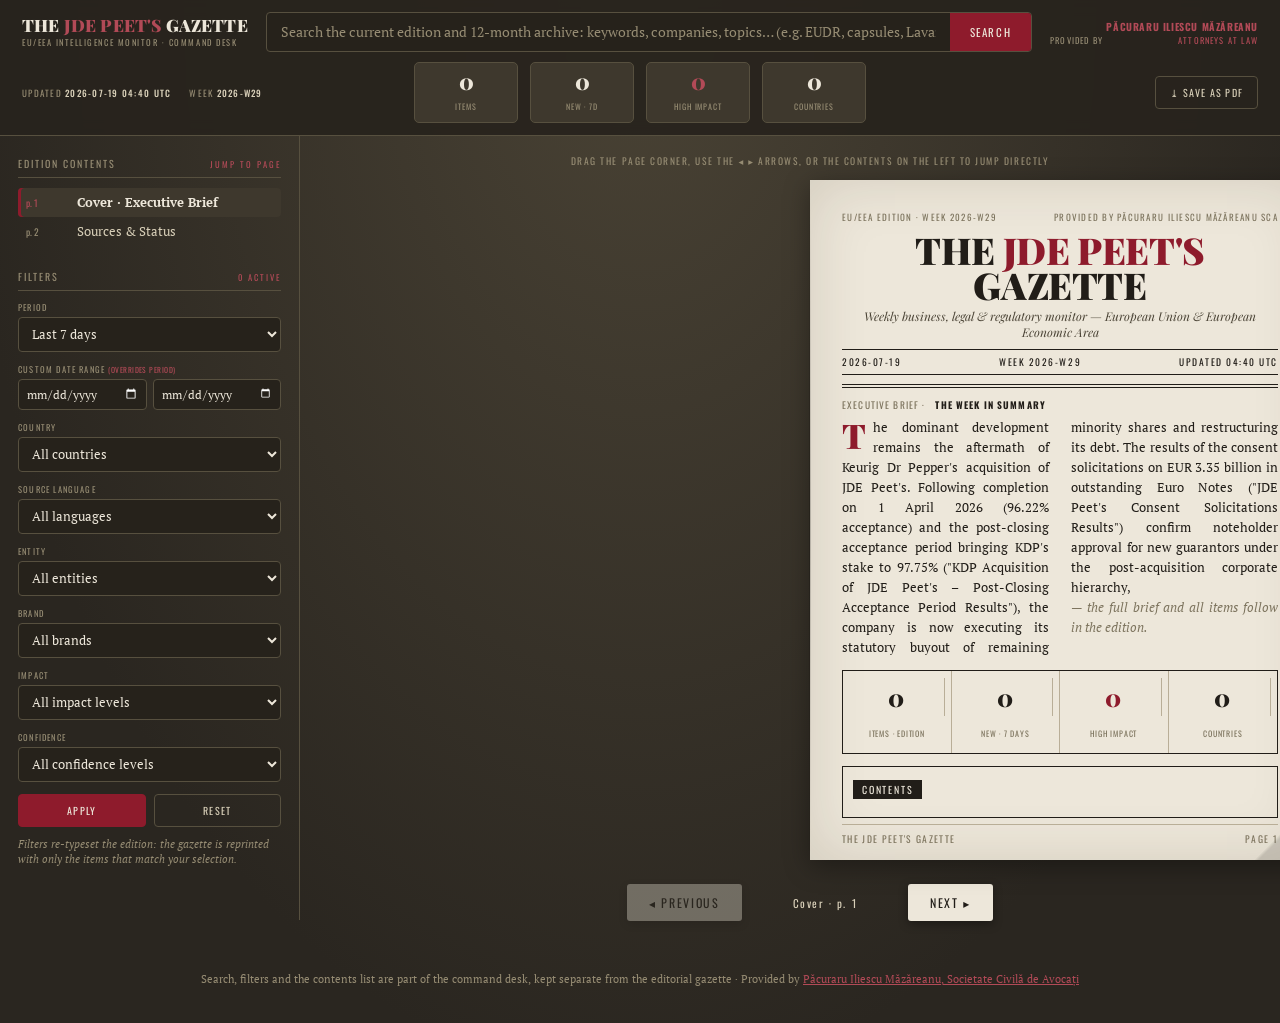
==== docs/index.html @ 159dedb2 "Dashboard: replace CSV/JSON exports with Save-as-PDF of the filtered edition; firm name in red PDF =" ====
<!DOCTYPE html>
<html lang="en">
<head>
<meta charset="UTF-8">
<meta name="viewport" content="width=device-width, initial-scale=1.0">
<title>The JDE Peet's Gazette — EU/EEA Weekly Intelligence Monitor</title>
<meta name="description" content="Weekly EU/EEA business, legal and regulatory intelligence for JDE Peet's, presented as a browsable gazette. Provided by Păcuraru Iliescu Măzăreanu, Societate Civilă de Avocați.">
<link rel="icon" href="data:image/svg+xml,<svg xmlns='http://www.w3.org/2000/svg' viewBox='0 0 100 100'><text y='82' font-size='84'>📰</text></svg>">
<link rel="preconnect" href="https://fonts.googleapis.com">
<link rel="preconnect" href="https://fonts.gstatic.com" crossorigin>
<link href="https://fonts.googleapis.com/css2?family=Playfair+Display:ital,wght@0,500;0,700;0,900;1,500&family=PT+Serif:ital,wght@0,400;0,700;1,400&family=Oswald:wght@400;500;600&display=swap" rel="stylesheet">
<link rel="stylesheet" href="assets/style.css?v=11">
</head>
<body>

<!-- ===== Command desk: top bar (separate from the gazette) ===== -->
<header class="chrome-top">
  <div class="chrome-main">
    <div class="chrome-brand">
      <b>THE <i>JDE PEET'S</i> GAZETTE</b>
      <span>EU/EEA Intelligence Monitor · command desk</span>
    </div>
    <div class="chrome-search">
      <input id="q" placeholder="Search the current edition and 12-month archive: keywords, companies, topics… (e.g. EUDR, capsules, Lavazza)">
      <button id="btn-search" type="button">Search</button>
    </div>
    <div class="chrome-provider">
      <span>Provided by</span>
      <a href="https://www.pimasociates.ro/" target="_blank" rel="noopener"><b>Păcuraru Iliescu Măzăreanu</b><br>Attorneys at Law</a>
    </div>
  </div>
  <div class="chrome-sub">
    <div class="chrome-meta" id="chrome-meta"></div>
    <div class="chrome-stats" id="chrome-stats"></div>
    <div class="chrome-actions">
      <button id="btn-pdf" type="button" title="Generate a PDF of the current filtered edition">⤓ Save as PDF</button>
    </div>
  </div>
</header>

<div class="search-results" id="sr">
  <button class="close" id="sr-close" type="button" aria-label="Close search results">✕</button>
  <div class="sr-hd" id="sr-hd"></div>
  <ul id="sr-list"></ul>
</div>

<div class="layout">

  <!-- ===== Side panel: table of contents + filters + stats ===== -->
  <aside class="side">
    <div class="side-sec">
      <div class="side-t">Edition contents <span class="mini">jump to page</span></div>
      <ul class="toc-side" id="tocSide"></ul>
    </div>

    <div class="side-sec">
      <div class="side-t">Filters <span class="mini" id="fcount">0 active</span></div>
      <div class="f-field"><label for="f-period">Period</label>
        <select id="f-period"></select></div>
      <div class="f-field">
        <label>Custom date range <span class="f-hint">(overrides period)</span></label>
        <div class="f-range-row">
          <input type="date" id="f-from" aria-label="From date" title="From date">
          <input type="date" id="f-to" aria-label="To date" title="To date">
        </div>
      </div>
      <div class="f-field"><label for="f-country">Country</label>
        <select id="f-country"></select></div>
      <div class="f-field"><label for="f-lang">Source language</label>
        <select id="f-lang"></select></div>
      <div class="f-field"><label for="f-entity">Entity</label>
        <select id="f-entity"></select></div>
      <div class="f-field"><label for="f-brand">Brand</label>
        <select id="f-brand"></select></div>
      <div class="f-field"><label for="f-impact">Impact</label>
        <select id="f-impact"></select></div>
      <div class="f-field"><label for="f-confidence">Confidence</label>
        <select id="f-confidence"></select></div>
      <div class="f-btns">
        <button class="f-apply" id="f-apply" type="button">Apply</button>
        <button class="f-reset" id="f-reset" type="button">Reset</button>
      </div>
      <div class="f-note">Filters re-typeset the edition: the gazette is reprinted with only the items that match your selection.</div>
    </div>
  </aside>

  <!-- ===== The browsable gazette ===== -->
  <div class="stage-wrap">
    <div class="hintline">Drag the page corner, use the ◂ ▸ arrows, or the contents on the left to jump directly</div>
    <div class="stage"><div class="scaler" id="scaler">
      <div class="book" id="book"><!-- sheets generated by app.js --></div>
    </div></div>
    <div class="pager">
      <button id="prev" type="button">◂ Previous</button>
      <span class="pos" id="pos">Cover</span>
      <button id="next" type="button">Next ▸</button>
    </div>
  </div>
</div>

<div id="print-view" aria-hidden="true"></div>

<div class="chrome-foot">
  Search, filters and the contents list are part of the command desk, kept separate from the editorial gazette ·
  Provided by <a href="https://www.pimasociates.ro/" target="_blank" rel="noopener">Păcuraru Iliescu Măzăreanu, Societate Civilă de Avocați</a>
</div>

<script src="assets/app.js?v=11"></script>
</body>
</html>
---- docs/assets/style.css ----
/* ============================================================
   Gazeta JDE Peet's — newsprint theme (v2)
   Command desk (search + filters + TOC) is strictly separate
   from the editorial flip-book newspaper.
   ============================================================ */
:root{
  --print:#EDE7DA;      /* newsprint page */
  --print-2:#E4DCCB;    /* alternate page (verso) */
  --ink:#211D18;        /* ink / main text */
  --rule:#B9AE97;       /* typographic rules */
  --red:#8E1B2C;        /* press red (accent, high impact) */
  --red-lt:#B24A57;
  --gold:#9C7A2E;       /* old gold (confidence labels) */
  --green:#4C6B2F;
  --desk:#332E25;       /* the desk (dashboard background) */
  --desk-2:#3E382D;     /* dashboard panels */
  --desk-3:#4A4335;
  --desk-line:#57503F;
  --desk-txt:#D8CFB8;
  --desk-mut:#968C73;
  --serif:'PT Serif',Georgia,serif;
  --disp:'Playfair Display',Georgia,serif;
  --kick:'Oswald',system-ui,sans-serif;
}
*{margin:0;padding:0;box-sizing:border-box}
body{background:var(--desk);font-family:var(--serif);color:var(--ink);min-height:100vh;overflow-x:hidden;
  background-image:radial-gradient(ellipse at 50% 0%,#4A4335,#2A2620 75%)}
a{color:inherit}
:focus-visible{outline:2px solid var(--red-lt);outline-offset:2px}

/* ===== Command desk: top bar ===== */
.chrome-top{position:sticky;top:0;z-index:200;background:rgba(40,36,29,.94);backdrop-filter:blur(8px);border-bottom:1px solid var(--desk-line);padding:12px 22px}
.chrome-main{display:flex;align-items:center;gap:18px;flex-wrap:wrap}
.chrome-sub{display:grid;grid-template-columns:1fr auto 1fr;align-items:center;gap:14px;margin-top:10px}
.chrome-provider{text-align:right;font-family:var(--kick);font-size:8.5px;letter-spacing:.14em;text-transform:uppercase;color:var(--desk-mut);line-height:1.5;flex:none}
.chrome-provider a{display:inline-block;margin-top:2px;color:var(--red-lt);text-decoration:none}
.chrome-provider a b{color:var(--red-lt);font-weight:700;font-size:10px;letter-spacing:.06em}
.chrome-provider a:hover b{color:#c85c69}
.chrome-stats{justify-self:center;display:flex;gap:12px}
.stat-chip{background:var(--desk-2);border:1px solid var(--desk-line);border-radius:5px;padding:7px 26px;text-align:center;min-width:104px}
.stat-chip b{font-family:var(--disp);font-weight:900;font-size:22px;color:var(--print);display:block;line-height:1.05}
.stat-chip.red b{color:var(--red-lt)}
.stat-chip span{font-family:var(--kick);font-size:8px;letter-spacing:.12em;text-transform:uppercase;color:var(--desk-mut);white-space:nowrap}
.chrome-actions{justify-self:end}
@media(max-width:820px){.chrome-sub{grid-template-columns:1fr;justify-items:start;gap:9px}.chrome-stats{justify-self:start;flex-wrap:wrap}.chrome-actions{justify-self:start}}
.chrome-brand{display:flex;flex-direction:column;line-height:1.15;flex:none}
.chrome-brand b{font-family:var(--disp);font-weight:900;font-size:17px;color:var(--print);letter-spacing:.01em}
.chrome-brand b i{font-style:normal;color:var(--red-lt)}
.chrome-brand span{font-family:var(--kick);font-size:8.5px;letter-spacing:.18em;text-transform:uppercase;color:var(--desk-mut);margin-top:2px}
.chrome-search{flex:1;min-width:260px;display:flex;border:1.5px solid var(--desk-line);background:#26221B;border-radius:4px;overflow:hidden;transition:border-color .2s}
.chrome-search:focus-within{border-color:var(--red-lt)}
.chrome-search input{flex:1;background:none;border:none;outline:none;color:var(--print);font-family:var(--serif);font-size:13.5px;padding:10px 14px}
.chrome-search input::placeholder{color:var(--desk-mut)}
.chrome-search button{font-family:var(--kick);font-size:11px;letter-spacing:.14em;text-transform:uppercase;background:var(--red);color:var(--print);border:none;padding:0 20px;cursor:pointer;transition:.15s}
.chrome-search button:hover{background:#A62438}
.chrome-actions{display:flex;gap:8px;flex:none}
.chrome-actions button{font-family:var(--kick);font-size:10px;letter-spacing:.12em;text-transform:uppercase;background:none;border:1px solid var(--desk-line);border-radius:4px;color:var(--desk-txt);padding:8px 14px;cursor:pointer;transition:.15s}
.chrome-actions button:hover{border-color:var(--print);color:var(--print)}
.chrome-meta{font-family:var(--kick);font-size:9px;letter-spacing:.14em;text-transform:uppercase;color:var(--desk-mut);display:flex;gap:18px;flex-wrap:wrap}
.chrome-meta b{color:var(--desk-txt);font-weight:500}

/* Search results panel */
.search-results{display:none;margin:10px 22px 0;background:var(--desk-2);border:1px solid var(--desk-line);border-left:3px solid var(--red);border-radius:4px;padding:12px 16px;font-size:12.5px;color:var(--desk-txt);max-height:40vh;overflow-y:auto}
.search-results.open{display:block}
.search-results .sr-hd{font-family:var(--kick);font-size:10px;letter-spacing:.14em;text-transform:uppercase;color:var(--desk-mut);margin-bottom:8px}
.search-results .close{float:right;background:none;border:none;color:var(--desk-mut);cursor:pointer;font-size:15px;line-height:1}
.search-results ul{list-style:none}
.search-results li{padding:6px 0;border-bottom:1px solid var(--desk-line)}
.search-results li:last-child{border-bottom:none}
.search-results a{color:var(--print);cursor:pointer;text-decoration:none;font-weight:700}
.search-results a:hover{text-decoration:underline;text-decoration-color:var(--red-lt);text-underline-offset:3px}
.search-results .sr-meta{color:var(--desk-mut);font-size:11px;font-family:var(--kick);letter-spacing:.06em}

/* ===== Layout: side panel + newspaper stage ===== */
.layout{display:grid;grid-template-columns:300px 1fr;gap:0;align-items:start;max-width:1500px;margin:0 auto}
@media(max-width:1040px){.layout{grid-template-columns:1fr}.side{position:static;max-height:none;border-right:none;border-bottom:1px solid var(--desk-line)}}

.side{position:sticky;top:64px;max-height:calc(100vh - 64px);overflow-y:auto;padding:20px 18px 30px;border-right:1px solid var(--desk-line)}
.side-sec{margin-bottom:22px}
.side-t{font-family:var(--kick);font-size:10px;letter-spacing:.2em;text-transform:uppercase;color:var(--desk-mut);border-bottom:1px solid var(--desk-line);padding-bottom:6px;margin-bottom:10px;display:flex;justify-content:space-between;align-items:baseline}
.side-t .mini{font-size:8.5px;color:var(--red-lt)}

.toc-side{list-style:none}
.toc-side li{display:flex;align-items:baseline;gap:9px;padding:6.5px 8px;border-radius:4px;cursor:pointer;transition:.15s;color:var(--desk-txt);font-size:12.5px}
.toc-side li:hover{background:var(--desk-2)}
.toc-side li.on{background:var(--desk-2);box-shadow:inset 3px 0 0 var(--red)}
.toc-side li.on .toc-nm{color:var(--print);font-weight:700}
.toc-side .pg{font-family:var(--kick);font-size:9.5px;color:var(--desk-mut);flex:none;width:42px}
.toc-side li.on .pg{color:var(--red-lt)}
.toc-side .toc-nm{line-height:1.3}
.toc-side .cnt{margin-left:auto;font-family:var(--kick);font-size:9px;color:var(--desk-mut)}

.f-field{margin-bottom:11px}
.f-field label{display:block;font-family:var(--kick);font-size:8.5px;letter-spacing:.14em;text-transform:uppercase;color:var(--desk-mut);margin-bottom:4px}
.f-field select{width:100%;font-family:var(--serif);font-size:12.5px;padding:7px 9px;background:#26221B;border:1px solid var(--desk-line);border-radius:4px;color:var(--print);cursor:pointer}
.f-field select:focus{outline:none;border-color:var(--red-lt)}
.f-hint{font-size:7.5px;color:var(--red-lt);letter-spacing:.06em}
.f-range-row{display:flex;gap:6px}
.f-field input[type="date"]{width:100%;font-family:var(--serif);font-size:11.5px;padding:6px 7px;background:#26221B;border:1px solid var(--desk-line);border-radius:4px;color:var(--print);cursor:pointer;color-scheme:dark}
.f-field input[type="date"]:focus{outline:none;border-color:var(--red-lt)}
.f-note{font-size:10.5px;color:var(--desk-mut);font-style:italic;line-height:1.5;margin-top:10px}
.f-btns{display:flex;gap:8px;margin-top:12px}
.f-btns button{flex:1;font-family:var(--kick);font-size:10px;letter-spacing:.12em;text-transform:uppercase;padding:8px 0;border-radius:4px;cursor:pointer;transition:.15s}
.f-apply{background:var(--red);border:1px solid var(--red);color:var(--print)}
.f-apply:hover{background:#A62438}
.f-reset{background:none;border:1px solid var(--desk-line);color:var(--desk-txt)}
.f-reset:hover{border-color:var(--print);color:var(--print)}

.side-stats{display:grid;grid-template-columns:1fr 1fr;gap:8px}
.side-stats div{background:var(--desk-2);border:1px solid var(--desk-line);border-radius:4px;padding:9px 10px;text-align:center}
.side-stats .n{font-family:var(--disp);font-weight:900;font-size:21px;color:var(--print);line-height:1}
.side-stats .n.red{color:var(--red-lt)}
.side-stats .l{font-family:var(--kick);font-size:7.5px;letter-spacing:.1em;text-transform:uppercase;color:var(--desk-mut);margin-top:3px}
.side-provider{font-family:var(--kick);font-size:9px;letter-spacing:.12em;text-transform:uppercase;color:var(--desk-mut);line-height:1.8;border-top:1px solid var(--desk-line);padding-top:12px}
.side-provider a{color:var(--desk-txt);font-weight:500;text-decoration:none}
.side-provider a:hover{color:var(--print)}

/* ===== Newspaper stage ===== */
.stage-wrap{padding:18px 10px 10px;display:flex;flex-direction:column;align-items:center}
.hintline{font-family:var(--kick);font-size:9.5px;letter-spacing:.16em;text-transform:uppercase;color:var(--desk-mut);padding-bottom:12px;text-align:center}
.stage{display:flex;justify-content:center}
.scaler{transform-origin:top center}
.book{position:relative;width:1000px;height:680px;perspective:2800px}
.book::after{content:'';position:absolute;left:50%;top:6px;bottom:6px;width:2px;background:linear-gradient(#0000,#00000030,#0000);transform:translateX(-1px);z-index:60;pointer-events:none}
.sheet{position:absolute;top:0;left:50%;width:50%;height:100%;transform-origin:left center;transform-style:preserve-3d;transition:transform 1s cubic-bezier(.35,.1,.25,1)}
.sheet.flipped{transform:rotateY(-180deg)}
.face{position:absolute;inset:0;backface-visibility:hidden;background:var(--print);overflow:hidden;box-shadow:inset 0 0 60px rgba(60,45,20,.14), 0 6px 24px rgba(0,0,0,.35)}
.face.back{transform:rotateY(180deg);background:var(--print-2)}
.face-inner{padding:30px 32px 44px;height:100%;overflow:hidden;position:relative}
.folio{position:absolute;bottom:14px;left:32px;right:32px;display:flex;justify-content:space-between;font-family:var(--kick);font-size:9.5px;letter-spacing:.14em;text-transform:uppercase;color:#7D745E;border-top:1px solid var(--rule);padding-top:7px}

/* Newspaper typography */
.kicker{font-family:var(--kick);font-size:10.5px;letter-spacing:.2em;text-transform:uppercase;color:var(--red);border-bottom:2.5px solid var(--ink);padding-bottom:5px;margin-bottom:14px;display:flex;justify-content:space-between;align-items:baseline;gap:10px}
.kicker span{color:#7D745E;font-size:9.5px;letter-spacing:.12em;text-align:right}
.headline{font-family:var(--disp);font-weight:900;line-height:1.08;letter-spacing:-.01em}
.h-xl{font-size:29px;margin-bottom:8px}
.h-lg{font-size:20px;margin-bottom:7px}
.h-md{font-size:16px;margin-bottom:5px}
.headline a{text-decoration:none}
.headline a:hover{color:var(--red)}
.deck{font-family:var(--disp);font-style:italic;font-weight:500;font-size:13.5px;color:#4A4335;margin-bottom:10px;line-height:1.4}
.bodytext{font-size:12.5px;line-height:1.6;text-align:justify;hyphens:auto;column-gap:22px}
.cols-2{columns:2}
.bodytext .lead::first-letter{font-family:var(--disp);font-weight:900;font-size:34px;float:left;line-height:.85;padding:3px 7px 0 0;color:var(--red)}
.byline{font-family:var(--kick);font-size:9.5px;letter-spacing:.12em;text-transform:uppercase;color:#7D745E;margin-bottom:6px;display:flex;flex-wrap:wrap;gap:4px 10px;align-items:baseline}
.byline b{color:var(--ink)}
.rule-h{border:none;border-top:1px solid var(--rule);margin:12px 0}
.rule-double{border:none;border-top:3px double var(--ink);margin:12px 0}
.conf{display:inline-block;font-family:var(--kick);font-size:8.5px;letter-spacing:.1em;text-transform:uppercase;border:1px solid var(--gold);color:var(--gold);border-radius:2px;padding:1px 6px;vertical-align:1px}
.conf.red{border-color:var(--red);color:var(--red)}
.conf.imp{border-color:var(--ink);color:var(--ink)}
.conf.imp.high{border-color:var(--red);color:var(--red);font-weight:600}

/* article entry */
.entry{margin-bottom:11px}
.entry:last-child{margin-bottom:0}
.entry .summary{margin:5px 0 6px}
.tags{display:flex;flex-wrap:wrap;gap:4px}
.chip{font-family:var(--kick);font-size:8px;letter-spacing:.08em;text-transform:uppercase;background:#00000010;border:1px solid var(--rule);color:#5A5342;border-radius:2px;padding:1px 6px}
.feedback{font-family:var(--kick);font-size:8.5px;letter-spacing:.08em;text-transform:uppercase;color:#7D745E;text-decoration:none;margin-left:auto}
.feedback:hover{color:var(--red)}
.teaser{padding:6px 0;border-bottom:1px solid var(--rule)}
.teaser:last-child{border-bottom:none}
.teaser a{font-family:var(--disp);font-weight:700;font-size:14px;text-decoration:none;line-height:1.2;display:block}
.teaser a:hover{color:var(--red)}
.teaser .tl{font-family:var(--kick);font-size:8.5px;letter-spacing:.1em;text-transform:uppercase;color:#7D745E;margin-top:3px}
.empty-note{font-size:12px;font-style:italic;color:#5A5342;text-align:center;padding:30px 10px}

/* Masthead (cover) */
.masthead{text-align:center;border-bottom:4px double var(--ink);padding-bottom:9px;margin-bottom:10px}
.masthead .ears{display:flex;justify-content:space-between;font-family:var(--kick);font-size:9px;letter-spacing:.14em;text-transform:uppercase;color:#7D745E;margin-bottom:8px}
.masthead h1{font-family:var(--disp);font-weight:900;font-size:37px;letter-spacing:-.01em;line-height:.95}
.masthead h1 .red{color:var(--red)}
.masthead .tagline{font-family:var(--disp);font-style:italic;font-size:12px;color:#4A4335;margin-top:6px}
.masthead .dateline{font-family:var(--kick);font-size:9.5px;letter-spacing:.16em;text-transform:uppercase;margin-top:9px;border-top:1px solid var(--ink);border-bottom:1px solid var(--ink);padding:5px 0;display:flex;justify-content:space-between}

.box{border:1.5px solid var(--ink);padding:10px 14px;margin:9px 0}
.box .box-t{font-family:var(--kick);font-size:10px;letter-spacing:.18em;text-transform:uppercase;background:var(--ink);color:var(--print);display:inline-block;padding:2px 9px;margin:-24px 0 8px -4px}
.stats-row{display:grid;grid-template-columns:repeat(4,1fr);text-align:center;border:1.5px solid var(--ink);margin:12px 0}
.stats-row div{padding:7px 6px;border-right:1px solid var(--rule)}
.stats-row div:last-child{border-right:none}
.stats-row .n{font-family:var(--disp);font-weight:900;font-size:24px;line-height:1}
.stats-row .n.red{color:var(--red)}
.stats-row .l{font-family:var(--kick);font-size:8px;letter-spacing:.1em;text-transform:uppercase;color:#7D745E;margin-top:4px}

.toc li{list-style:none;display:flex;align-items:baseline;font-size:12.5px;padding:2.5px 0;cursor:pointer}
.toc li:hover .toc-name{color:var(--red)}
.toc .toc-name{font-weight:700}
.toc .dots{flex:1;border-bottom:1.5px dotted var(--rule);margin:0 8px;transform:translateY(-3px)}
.toc .pg{font-family:var(--kick);font-size:11px}
.smallprint{font-size:9.5px;line-height:1.55;color:#5A5342;text-align:justify}

.status-tbl{width:100%;border-collapse:collapse;font-size:11px;margin:8px 0}
.status-tbl td{border-bottom:1px solid var(--rule);padding:5px 4px}
.status-tbl td:last-child{text-align:right;font-family:var(--kick);font-size:9.5px;letter-spacing:.08em;text-transform:uppercase}
.ok{color:var(--green)}.warn{color:var(--red)}
.src-list{font-size:10.5px;line-height:1.5;columns:2;column-gap:20px;margin-top:6px}
.src-list .s-item{break-inside:avoid;margin-bottom:3px}
.dot{display:inline-block;width:7px;height:7px;border-radius:50%;margin-right:5px}
.dot.ok{background:var(--green)}.dot.fail{background:var(--red)}.dot.idle{background:#9a8f78}

/* Pager */
.pager{display:flex;justify-content:center;align-items:center;gap:18px;padding:18px 0 34px}
.pager button{font-family:var(--kick);font-size:12px;letter-spacing:.14em;text-transform:uppercase;background:var(--print);color:var(--ink);border:none;border-radius:3px;padding:10px 22px;cursor:pointer;box-shadow:0 3px 10px rgba(0,0,0,.35);transition:.15s}
.pager button:hover{background:#fff}
.pager button:disabled{opacity:.35;cursor:default}
.pager .pos{font-family:var(--kick);font-size:11px;letter-spacing:.14em;color:var(--desk-txt);min-width:130px;text-align:center}
.corner{position:absolute;right:0;bottom:0;width:56px;height:56px;cursor:pointer;z-index:50;background:linear-gradient(315deg,#00000022 46%,transparent 50%)}
.corner:hover{background:linear-gradient(315deg,#00000038 46%,transparent 50%)}

.chrome-foot{max-width:1200px;margin:0 auto;padding:6px 26px 34px;font-size:10.5px;color:var(--desk-mut);line-height:1.7;text-align:center}
.chrome-foot b{color:var(--desk-txt)}
.chrome-foot a{color:var(--red-lt)}
@media (prefers-reduced-motion: reduce){.sheet{transition:none}}

/* ===== Print / Save-as-PDF view (hidden on screen) ===== */
#print-view{display:none}
@media print{
  @page{margin:15mm}
  body{background:#fff !important;background-image:none !important}
  .chrome-top,.side,.stage-wrap,.chrome-foot,.search-results,.hintline,.pager{display:none !important}
  .layout{display:block;max-width:none}
  #print-view{display:block;color:#211D18;font-family:'PT Serif',Georgia,serif}
  #print-view a{color:#211D18;text-decoration:none}
  .p-red{color:#8E1B2C}
  .p-firm{color:#8E1B2C;font-weight:700}
  .p-masthead{text-align:center;border-bottom:4px double #211D18;padding-bottom:10px;margin-bottom:14px}
  .p-ears{display:flex;justify-content:space-between;font-family:'Oswald',sans-serif;font-size:9px;letter-spacing:.12em;text-transform:uppercase;color:#5A5342;margin-bottom:6px}
  .p-masthead h1{font-family:'Playfair Display',Georgia,serif;font-weight:900;font-size:34px;line-height:.95;margin:0}
  .p-tag{font-family:'Playfair Display',serif;font-style:italic;font-size:11px;color:#4A4335;margin-top:5px}
  .p-dateline{font-family:'Oswald',sans-serif;font-size:9px;letter-spacing:.1em;text-transform:uppercase;margin-top:8px;border-top:1px solid #211D18;padding-top:5px;color:#3A342A}
  .p-section{margin-bottom:12px}
  .p-section.p-brief{break-after:page}
  .p-h2{font-family:'Oswald',sans-serif;font-size:13px;letter-spacing:.16em;text-transform:uppercase;color:#8E1B2C;border-bottom:2px solid #211D18;padding-bottom:3px;margin:14px 0 8px}
  .p-item{break-inside:avoid;margin-bottom:10px;padding-bottom:8px;border-bottom:1px solid #D8CDB6}
  .p-item h3{font-family:'Playfair Display',Georgia,serif;font-weight:700;font-size:14px;line-height:1.2;margin:0 0 3px}
  .p-by{font-family:'Oswald',sans-serif;font-size:8.5px;letter-spacing:.06em;text-transform:uppercase;color:#5A5342;margin-bottom:4px}
  .p-by b{color:#8E1B2C}
  .p-sum{font-size:11px;line-height:1.5;text-align:justify;margin:4px 0}
  .p-tags{margin-top:3px}
  .p-chip{font-family:'Oswald',sans-serif;font-size:8px;letter-spacing:.06em;text-transform:uppercase;color:#5A5342;border:1px solid #C9BC9F;border-radius:2px;padding:0 5px;margin-right:3px}
  .p-src{font-size:8px;color:#8A7F68;word-break:break-all;margin-top:3px}
  .p-teaser{break-inside:avoid;font-size:11px;line-height:1.4;margin-bottom:4px;padding-bottom:3px;border-bottom:1px dotted #C9BC9F}
  .p-teaser a{font-family:'Playfair Display',Georgia,serif}
  .p-teaser-m{font-family:'Oswald',sans-serif;font-size:8.5px;letter-spacing:.04em;text-transform:uppercase;color:#5A5342}
  .p-foot{margin-top:16px;padding-top:8px;border-top:2px solid #211D18;font-size:9px;line-height:1.5;color:#4A4335}
}
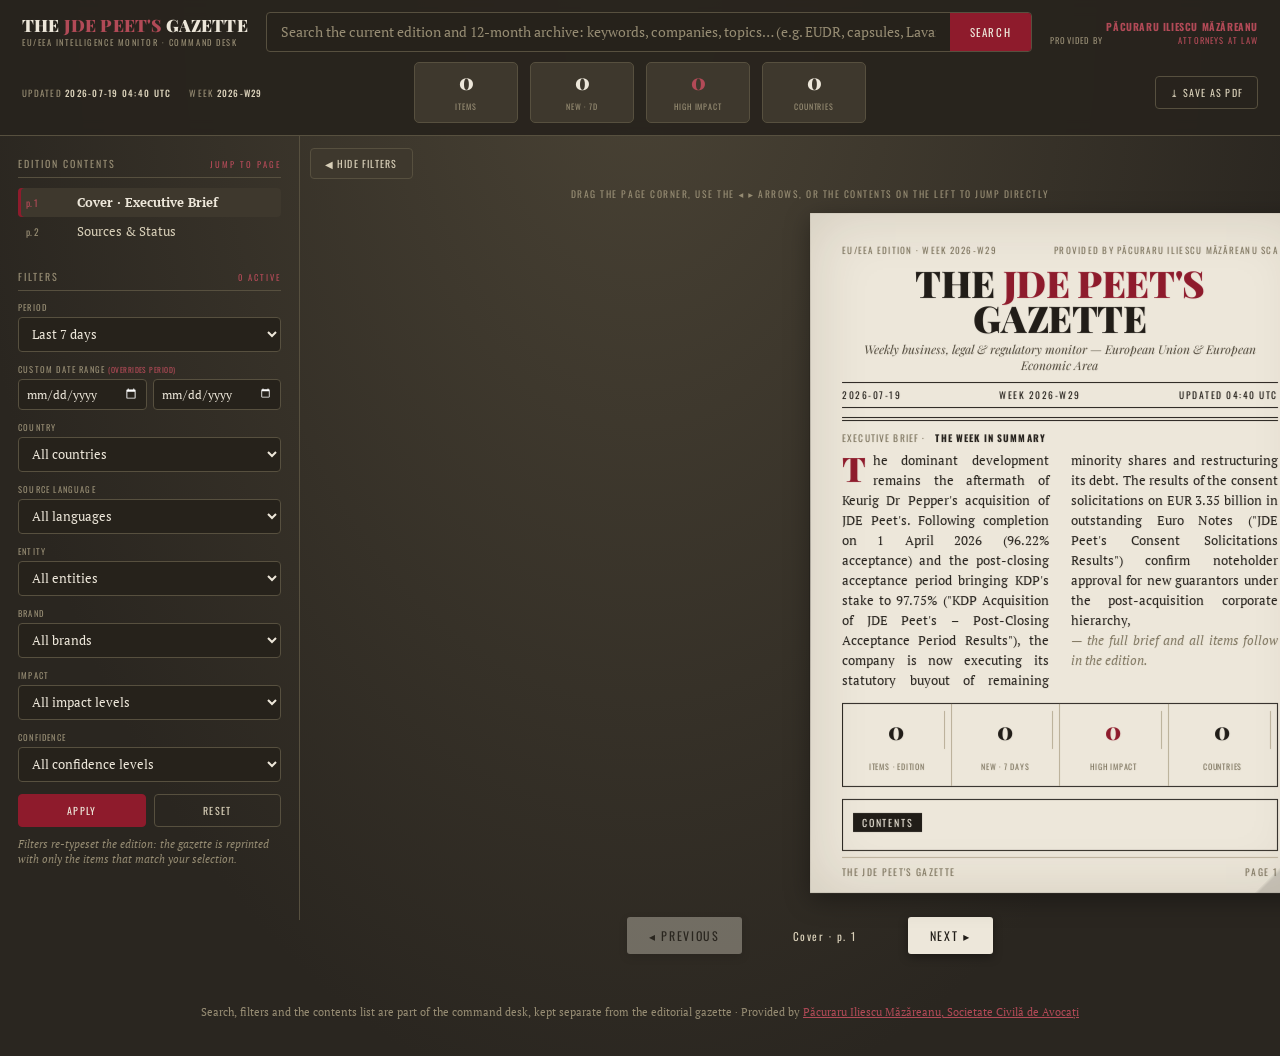
==== commit db887de7: "Layout: gazette auto-fits width+height (no clipped right page at 100%); collapsible filter sidebar C" ====
--- a/docs/index.html
+++ b/docs/index.html
@@ -9,7 +9,7 @@
 <link rel="preconnect" href="https://fonts.googleapis.com">
 <link rel="preconnect" href="https://fonts.gstatic.com" crossorigin>
 <link href="https://fonts.googleapis.com/css2?family=Playfair+Display:ital,wght@0,500;0,700;0,900;1,500&family=PT+Serif:ital,wght@0,400;0,700;1,400&family=Oswald:wght@400;500;600&display=swap" rel="stylesheet">
-<link rel="stylesheet" href="assets/style.css?v=11">
+<link rel="stylesheet" href="assets/style.css?v=12">
 </head>
 <body>
 
@@ -86,6 +86,9 @@
 
   <!-- ===== The browsable gazette ===== -->
   <div class="stage-wrap">
+    <div class="stage-toolbar">
+      <button id="toggle-side" class="toggle-side" type="button" aria-expanded="true">◀ Hide filters</button>
+    </div>
     <div class="hintline">Drag the page corner, use the ◂ ▸ arrows, or the contents on the left to jump directly</div>
     <div class="stage"><div class="scaler" id="scaler">
       <div class="book" id="book"><!-- sheets generated by app.js --></div>
@@ -105,6 +108,6 @@
   Provided by <a href="https://www.pimasociates.ro/" target="_blank" rel="noopener">Păcuraru Iliescu Măzăreanu, Societate Civilă de Avocați</a>
 </div>
 
-<script src="assets/app.js?v=11"></script>
+<script src="assets/app.js?v=12"></script>
 </body>
 </html>
--- a/docs/assets/style.css
+++ b/docs/assets/style.css
@@ -116,7 +116,12 @@
 .side-provider a:hover{color:var(--print)}
 
 /* ===== Newspaper stage ===== */
-.stage-wrap{padding:18px 10px 10px;display:flex;flex-direction:column;align-items:center}
+.stage-wrap{padding:12px 10px 10px;display:flex;flex-direction:column;align-items:center}
+.stage-toolbar{width:100%;max-width:1000px;display:flex;justify-content:flex-start;margin-bottom:8px}
+.toggle-side{font-family:var(--kick);font-size:10px;letter-spacing:.12em;text-transform:uppercase;background:var(--desk-2);border:1px solid var(--desk-line);color:var(--desk-txt);border-radius:4px;padding:7px 14px;cursor:pointer;transition:.15s}
+.toggle-side:hover{border-color:var(--print);color:var(--print)}
+.layout.side-collapsed{grid-template-columns:1fr}
+.layout.side-collapsed .side{display:none}
 .hintline{font-family:var(--kick);font-size:9.5px;letter-spacing:.16em;text-transform:uppercase;color:var(--desk-mut);padding-bottom:12px;text-align:center}
 .stage{display:flex;justify-content:center}
 .scaler{transform-origin:top center}
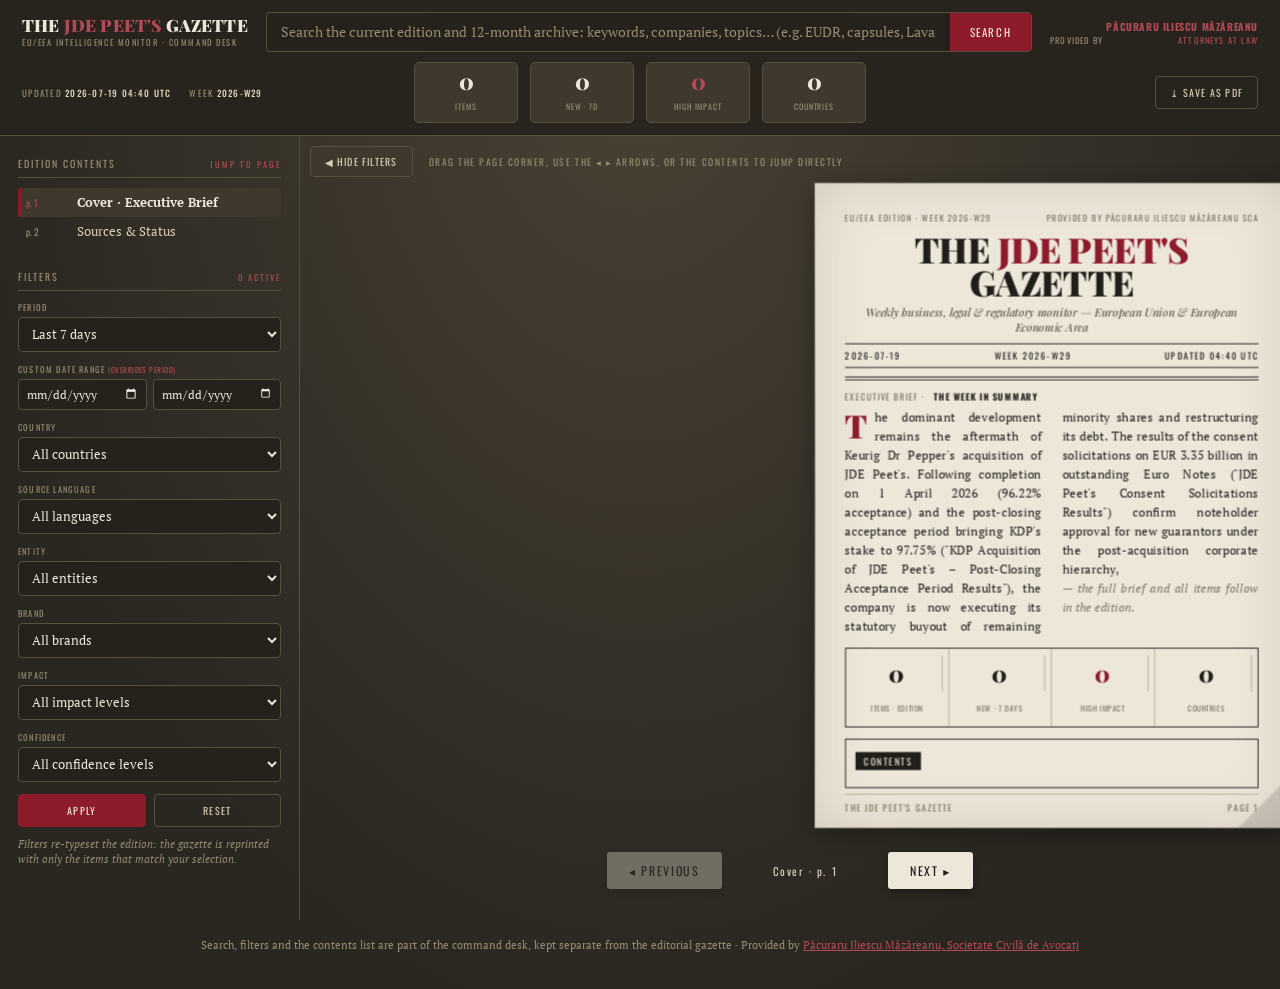
==== commit 13a62e27: "Layout: gazette grows to fill available space (up to 1.85x), centered when sidebar collapsed; reclai" ====
--- a/docs/index.html
+++ b/docs/index.html
@@ -9,7 +9,7 @@
 <link rel="preconnect" href="https://fonts.googleapis.com">
 <link rel="preconnect" href="https://fonts.gstatic.com" crossorigin>
 <link href="https://fonts.googleapis.com/css2?family=Playfair+Display:ital,wght@0,500;0,700;0,900;1,500&family=PT+Serif:ital,wght@0,400;0,700;1,400&family=Oswald:wght@400;500;600&display=swap" rel="stylesheet">
-<link rel="stylesheet" href="assets/style.css?v=12">
+<link rel="stylesheet" href="assets/style.css?v=13">
 </head>
 <body>
 
@@ -86,10 +86,10 @@
 
   <!-- ===== The browsable gazette ===== -->
   <div class="stage-wrap">
-    <div class="stage-toolbar">
+    <div class="stage-topbar">
       <button id="toggle-side" class="toggle-side" type="button" aria-expanded="true">◀ Hide filters</button>
+      <span class="hintline">Drag the page corner, use the ◂ ▸ arrows, or the contents to jump directly</span>
     </div>
-    <div class="hintline">Drag the page corner, use the ◂ ▸ arrows, or the contents on the left to jump directly</div>
     <div class="stage"><div class="scaler" id="scaler">
       <div class="book" id="book"><!-- sheets generated by app.js --></div>
     </div></div>
@@ -108,6 +108,6 @@
   Provided by <a href="https://www.pimasociates.ro/" target="_blank" rel="noopener">Păcuraru Iliescu Măzăreanu, Societate Civilă de Avocați</a>
 </div>
 
-<script src="assets/app.js?v=12"></script>
+<script src="assets/app.js?v=13"></script>
 </body>
 </html>
--- a/docs/assets/style.css
+++ b/docs/assets/style.css
@@ -72,7 +72,7 @@
 .search-results .sr-meta{color:var(--desk-mut);font-size:11px;font-family:var(--kick);letter-spacing:.06em}
 
 /* ===== Layout: side panel + newspaper stage ===== */
-.layout{display:grid;grid-template-columns:300px 1fr;gap:0;align-items:start;max-width:1500px;margin:0 auto}
+.layout{display:grid;grid-template-columns:300px 1fr;gap:0;align-items:start;max-width:1760px;margin:0 auto}
 @media(max-width:1040px){.layout{grid-template-columns:1fr}.side{position:static;max-height:none;border-right:none;border-bottom:1px solid var(--desk-line)}}
 
 .side{position:sticky;top:64px;max-height:calc(100vh - 64px);overflow-y:auto;padding:20px 18px 30px;border-right:1px solid var(--desk-line)}
@@ -116,13 +116,13 @@
 .side-provider a:hover{color:var(--print)}
 
 /* ===== Newspaper stage ===== */
-.stage-wrap{padding:12px 10px 10px;display:flex;flex-direction:column;align-items:center}
-.stage-toolbar{width:100%;max-width:1000px;display:flex;justify-content:flex-start;margin-bottom:8px}
-.toggle-side{font-family:var(--kick);font-size:10px;letter-spacing:.12em;text-transform:uppercase;background:var(--desk-2);border:1px solid var(--desk-line);color:var(--desk-txt);border-radius:4px;padding:7px 14px;cursor:pointer;transition:.15s}
+.stage-wrap{padding:10px 10px 8px;display:flex;flex-direction:column;align-items:center}
+.stage-topbar{width:100%;max-width:1760px;display:flex;align-items:center;gap:16px;margin-bottom:6px}
+.toggle-side{flex:none;font-family:var(--kick);font-size:10px;letter-spacing:.12em;text-transform:uppercase;background:var(--desk-2);border:1px solid var(--desk-line);color:var(--desk-txt);border-radius:4px;padding:7px 14px;cursor:pointer;transition:.15s}
 .toggle-side:hover{border-color:var(--print);color:var(--print)}
 .layout.side-collapsed{grid-template-columns:1fr}
 .layout.side-collapsed .side{display:none}
-.hintline{font-family:var(--kick);font-size:9.5px;letter-spacing:.16em;text-transform:uppercase;color:var(--desk-mut);padding-bottom:12px;text-align:center}
+.hintline{font-family:var(--kick);font-size:9.5px;letter-spacing:.16em;text-transform:uppercase;color:var(--desk-mut)}
 .stage{display:flex;justify-content:center}
 .scaler{transform-origin:top center}
 .book{position:relative;width:1000px;height:680px;perspective:2800px}
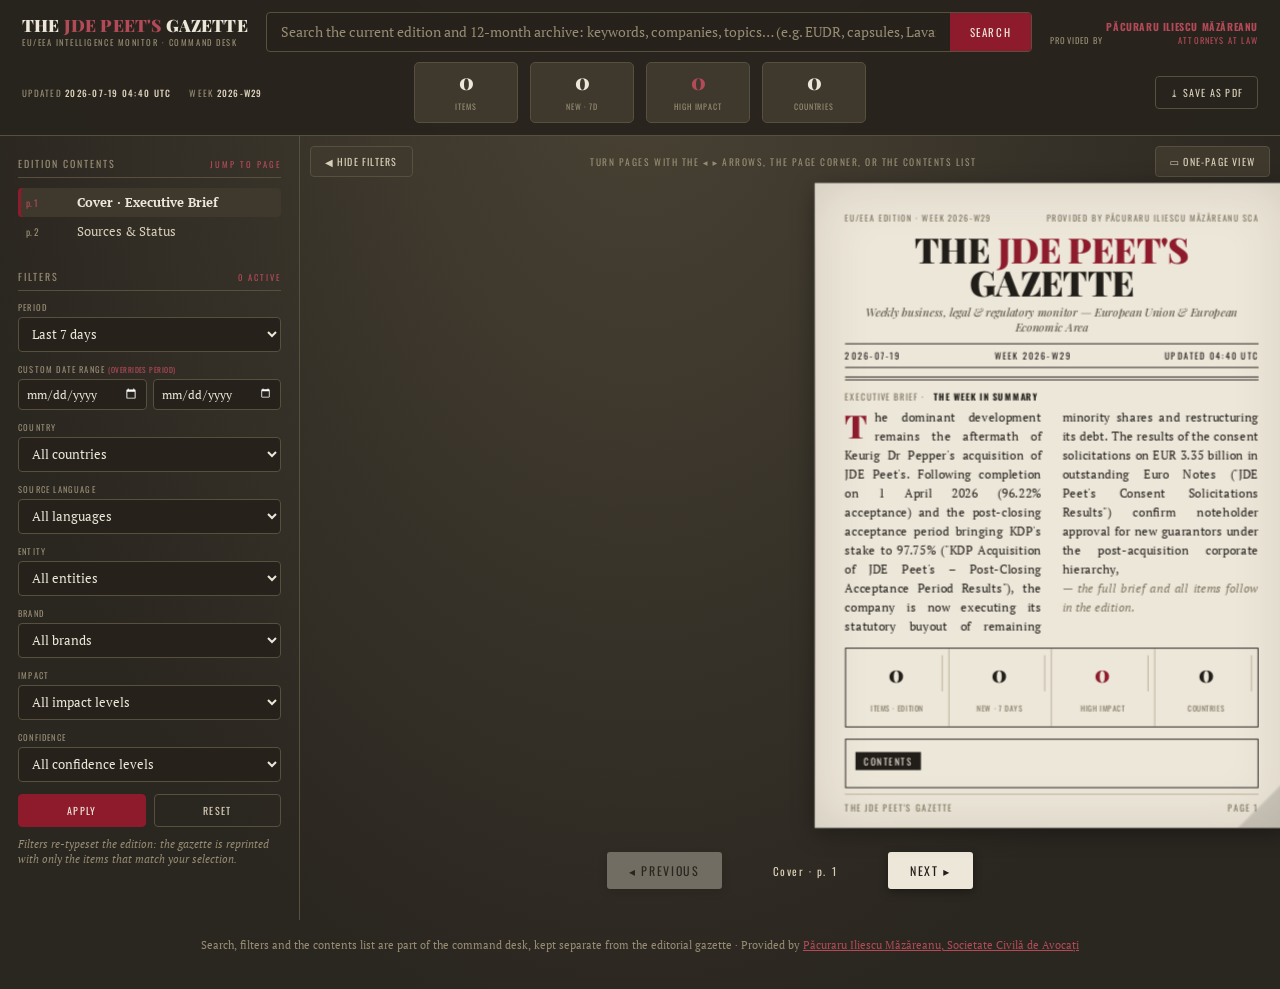
==== commit beef60b5: "Add one-page reading mode with visible page-turn animation; two-page spread stays default Toggle in " ====
--- a/docs/index.html
+++ b/docs/index.html
@@ -9,7 +9,7 @@
 <link rel="preconnect" href="https://fonts.googleapis.com">
 <link rel="preconnect" href="https://fonts.gstatic.com" crossorigin>
 <link href="https://fonts.googleapis.com/css2?family=Playfair+Display:ital,wght@0,500;0,700;0,900;1,500&family=PT+Serif:ital,wght@0,400;0,700;1,400&family=Oswald:wght@400;500;600&display=swap" rel="stylesheet">
-<link rel="stylesheet" href="assets/style.css?v=13">
+<link rel="stylesheet" href="assets/style.css?v=14">
 </head>
 <body>
 
@@ -88,11 +88,20 @@
   <div class="stage-wrap">
     <div class="stage-topbar">
       <button id="toggle-side" class="toggle-side" type="button" aria-expanded="true">◀ Hide filters</button>
-      <span class="hintline">Drag the page corner, use the ◂ ▸ arrows, or the contents to jump directly</span>
+      <span class="hintline">Turn pages with the ◂ ▸ arrows, the page corner, or the contents list</span>
+      <button id="toggle-view" class="toggle-side" type="button">▭ One-page view</button>
     </div>
-    <div class="stage"><div class="scaler" id="scaler">
-      <div class="book" id="book"><!-- sheets generated by app.js --></div>
-    </div></div>
+    <div class="stage">
+      <div class="scaler" id="scaler">
+        <div class="book" id="book"><!-- two-page spread, generated by app.js --></div>
+      </div>
+      <div class="scaler" id="scaler-single" hidden>
+        <div class="single" id="single">
+          <div class="s-face" id="s-cur"></div>
+          <div class="s-face s-turn" id="s-turn" hidden></div>
+        </div>
+      </div>
+    </div>
     <div class="pager">
       <button id="prev" type="button">◂ Previous</button>
       <span class="pos" id="pos">Cover</span>
@@ -108,6 +117,6 @@
   Provided by <a href="https://www.pimasociates.ro/" target="_blank" rel="noopener">Păcuraru Iliescu Măzăreanu, Societate Civilă de Avocați</a>
 </div>
 
-<script src="assets/app.js?v=13"></script>
+<script src="assets/app.js?v=14"></script>
 </body>
 </html>
--- a/docs/assets/style.css
+++ b/docs/assets/style.css
@@ -122,7 +122,17 @@
 .toggle-side:hover{border-color:var(--print);color:var(--print)}
 .layout.side-collapsed{grid-template-columns:1fr}
 .layout.side-collapsed .side{display:none}
-.hintline{font-family:var(--kick);font-size:9.5px;letter-spacing:.16em;text-transform:uppercase;color:var(--desk-mut)}
+.hintline{flex:1;text-align:center;font-family:var(--kick);font-size:9.5px;letter-spacing:.16em;text-transform:uppercase;color:var(--desk-mut)}
+
+/* single-page view (mode A) */
+.single{position:relative;width:500px;height:680px;perspective:2200px}
+.single .s-face{position:absolute;inset:0;background:var(--print);overflow:hidden;box-shadow:inset 0 0 60px rgba(60,45,20,.14),0 8px 30px rgba(0,0,0,.4)}
+.single .s-turn{transform-origin:left center;backface-visibility:hidden;z-index:5}
+.single .s-turn.turn-next{animation:sTurnNext .6s cubic-bezier(.4,.06,.32,1) forwards}
+.single .s-turn.turn-prev{animation:sTurnPrev .6s cubic-bezier(.4,.06,.32,1) forwards}
+@keyframes sTurnNext{from{transform:rotateY(0deg)}to{transform:rotateY(-179deg)}}
+@keyframes sTurnPrev{from{transform:rotateY(-179deg)}to{transform:rotateY(0deg)}}
+@media (prefers-reduced-motion: reduce){.single .s-turn.turn-next,.single .s-turn.turn-prev{animation-duration:.01s}}
 .stage{display:flex;justify-content:center}
 .scaler{transform-origin:top center}
 .book{position:relative;width:1000px;height:680px;perspective:2800px}
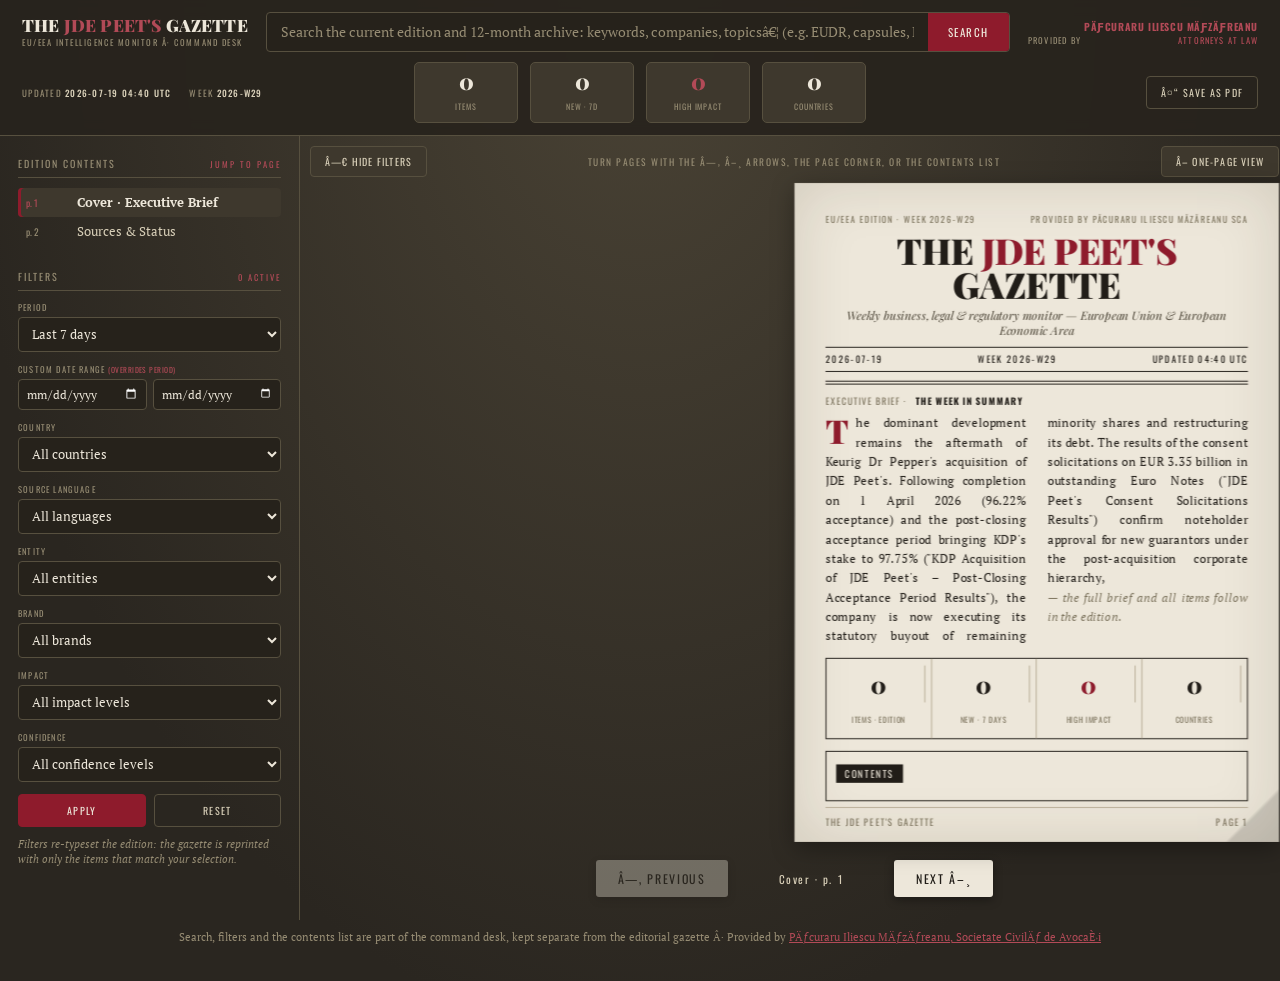
==== commit 62fa7d1b: "Center the gazette properly (transform-origin top-left fix); bigger pages; correct sizing on stacked" ====
--- a/docs/index.html
+++ b/docs/index.html
@@ -1,15 +1,15 @@
-<!DOCTYPE html>
+﻿<!DOCTYPE html>
 <html lang="en">
 <head>
 <meta charset="UTF-8">
 <meta name="viewport" content="width=device-width, initial-scale=1.0">
-<title>The JDE Peet's Gazette — EU/EEA Weekly Intelligence Monitor</title>
-<meta name="description" content="Weekly EU/EEA business, legal and regulatory intelligence for JDE Peet's, presented as a browsable gazette. Provided by Păcuraru Iliescu Măzăreanu, Societate Civilă de Avocați.">
-<link rel="icon" href="data:image/svg+xml,<svg xmlns='http://www.w3.org/2000/svg' viewBox='0 0 100 100'><text y='82' font-size='84'>📰</text></svg>">
+<title>The JDE Peet's Gazette â€” EU/EEA Weekly Intelligence Monitor</title>
+<meta name="description" content="Weekly EU/EEA business, legal and regulatory intelligence for JDE Peet's, presented as a browsable gazette. Provided by PÄƒcuraru Iliescu MÄƒzÄƒreanu, Societate CivilÄƒ de AvocaÈ›i.">
+<link rel="icon" href="data:image/svg+xml,<svg xmlns='http://www.w3.org/2000/svg' viewBox='0 0 100 100'><text y='82' font-size='84'>ðŸ“°</text></svg>">
 <link rel="preconnect" href="https://fonts.googleapis.com">
 <link rel="preconnect" href="https://fonts.gstatic.com" crossorigin>
 <link href="https://fonts.googleapis.com/css2?family=Playfair+Display:ital,wght@0,500;0,700;0,900;1,500&family=PT+Serif:ital,wght@0,400;0,700;1,400&family=Oswald:wght@400;500;600&display=swap" rel="stylesheet">
-<link rel="stylesheet" href="assets/style.css?v=14">
+<link rel="stylesheet" href="assets/style.css?v=16">
 </head>
 <body>
 
@@ -18,28 +18,28 @@
   <div class="chrome-main">
     <div class="chrome-brand">
       <b>THE <i>JDE PEET'S</i> GAZETTE</b>
-      <span>EU/EEA Intelligence Monitor · command desk</span>
+      <span>EU/EEA Intelligence Monitor Â· command desk</span>
     </div>
     <div class="chrome-search">
-      <input id="q" placeholder="Search the current edition and 12-month archive: keywords, companies, topics… (e.g. EUDR, capsules, Lavazza)">
+      <input id="q" placeholder="Search the current edition and 12-month archive: keywords, companies, topicsâ€¦ (e.g. EUDR, capsules, Lavazza)">
       <button id="btn-search" type="button">Search</button>
     </div>
     <div class="chrome-provider">
       <span>Provided by</span>
-      <a href="https://www.pimasociates.ro/" target="_blank" rel="noopener"><b>Păcuraru Iliescu Măzăreanu</b><br>Attorneys at Law</a>
+      <a href="https://www.pimasociates.ro/" target="_blank" rel="noopener"><b>PÄƒcuraru Iliescu MÄƒzÄƒreanu</b><br>Attorneys at Law</a>
     </div>
   </div>
   <div class="chrome-sub">
     <div class="chrome-meta" id="chrome-meta"></div>
     <div class="chrome-stats" id="chrome-stats"></div>
     <div class="chrome-actions">
-      <button id="btn-pdf" type="button" title="Generate a PDF of the current filtered edition">⤓ Save as PDF</button>
+      <button id="btn-pdf" type="button" title="Generate a PDF of the current filtered edition">â¤“ Save as PDF</button>
     </div>
   </div>
 </header>
 
 <div class="search-results" id="sr">
-  <button class="close" id="sr-close" type="button" aria-label="Close search results">✕</button>
+  <button class="close" id="sr-close" type="button" aria-label="Close search results">âœ•</button>
   <div class="sr-hd" id="sr-hd"></div>
   <ul id="sr-list"></ul>
 </div>
@@ -87,9 +87,9 @@
   <!-- ===== The browsable gazette ===== -->
   <div class="stage-wrap">
     <div class="stage-topbar">
-      <button id="toggle-side" class="toggle-side" type="button" aria-expanded="true">◀ Hide filters</button>
-      <span class="hintline">Turn pages with the ◂ ▸ arrows, the page corner, or the contents list</span>
-      <button id="toggle-view" class="toggle-side" type="button">▭ One-page view</button>
+      <button id="toggle-side" class="toggle-side" type="button" aria-expanded="true">â—€ Hide filters</button>
+      <span class="hintline">Turn pages with the â—‚ â–¸ arrows, the page corner, or the contents list</span>
+      <button id="toggle-view" class="toggle-side" type="button">â–­ One-page view</button>
     </div>
     <div class="stage">
       <div class="scaler" id="scaler">
@@ -103,9 +103,9 @@
       </div>
     </div>
     <div class="pager">
-      <button id="prev" type="button">◂ Previous</button>
+      <button id="prev" type="button">â—‚ Previous</button>
       <span class="pos" id="pos">Cover</span>
-      <button id="next" type="button">Next ▸</button>
+      <button id="next" type="button">Next â–¸</button>
     </div>
   </div>
 </div>
@@ -113,10 +113,10 @@
 <div id="print-view" aria-hidden="true"></div>
 
 <div class="chrome-foot">
-  Search, filters and the contents list are part of the command desk, kept separate from the editorial gazette ·
-  Provided by <a href="https://www.pimasociates.ro/" target="_blank" rel="noopener">Păcuraru Iliescu Măzăreanu, Societate Civilă de Avocați</a>
+  Search, filters and the contents list are part of the command desk, kept separate from the editorial gazette Â·
+  Provided by <a href="https://www.pimasociates.ro/" target="_blank" rel="noopener">PÄƒcuraru Iliescu MÄƒzÄƒreanu, Societate CivilÄƒ de AvocaÈ›i</a>
 </div>
 
-<script src="assets/app.js?v=14"></script>
+<script src="assets/app.js?v=18"></script>
 </body>
 </html>
--- a/docs/assets/style.css
+++ b/docs/assets/style.css
@@ -134,7 +134,8 @@
 @keyframes sTurnPrev{from{transform:rotateY(-179deg)}to{transform:rotateY(0deg)}}
 @media (prefers-reduced-motion: reduce){.single .s-turn.turn-next,.single .s-turn.turn-prev{animation-duration:.01s}}
 .stage{display:flex;justify-content:center}
-.scaler{transform-origin:top center}
+/* top LEFT origin: the visual box then matches the element box exactly, so flex centering is true */
+.scaler{transform-origin:top left}
 .book{position:relative;width:1000px;height:680px;perspective:2800px}
 .book::after{content:'';position:absolute;left:50%;top:6px;bottom:6px;width:2px;background:linear-gradient(#0000,#00000030,#0000);transform:translateX(-1px);z-index:60;pointer-events:none}
 .sheet{position:absolute;top:0;left:50%;width:50%;height:100%;transform-origin:left center;transform-style:preserve-3d;transition:transform 1s cubic-bezier(.35,.1,.25,1)}
@@ -215,7 +216,7 @@
 .dot.ok{background:var(--green)}.dot.fail{background:var(--red)}.dot.idle{background:#9a8f78}
 
 /* Pager */
-.pager{display:flex;justify-content:center;align-items:center;gap:18px;padding:18px 0 34px}
+.pager{display:flex;justify-content:center;align-items:center;gap:18px;padding:12px 0 18px}
 .pager button{font-family:var(--kick);font-size:12px;letter-spacing:.14em;text-transform:uppercase;background:var(--print);color:var(--ink);border:none;border-radius:3px;padding:10px 22px;cursor:pointer;box-shadow:0 3px 10px rgba(0,0,0,.35);transition:.15s}
 .pager button:hover{background:#fff}
 .pager button:disabled{opacity:.35;cursor:default}
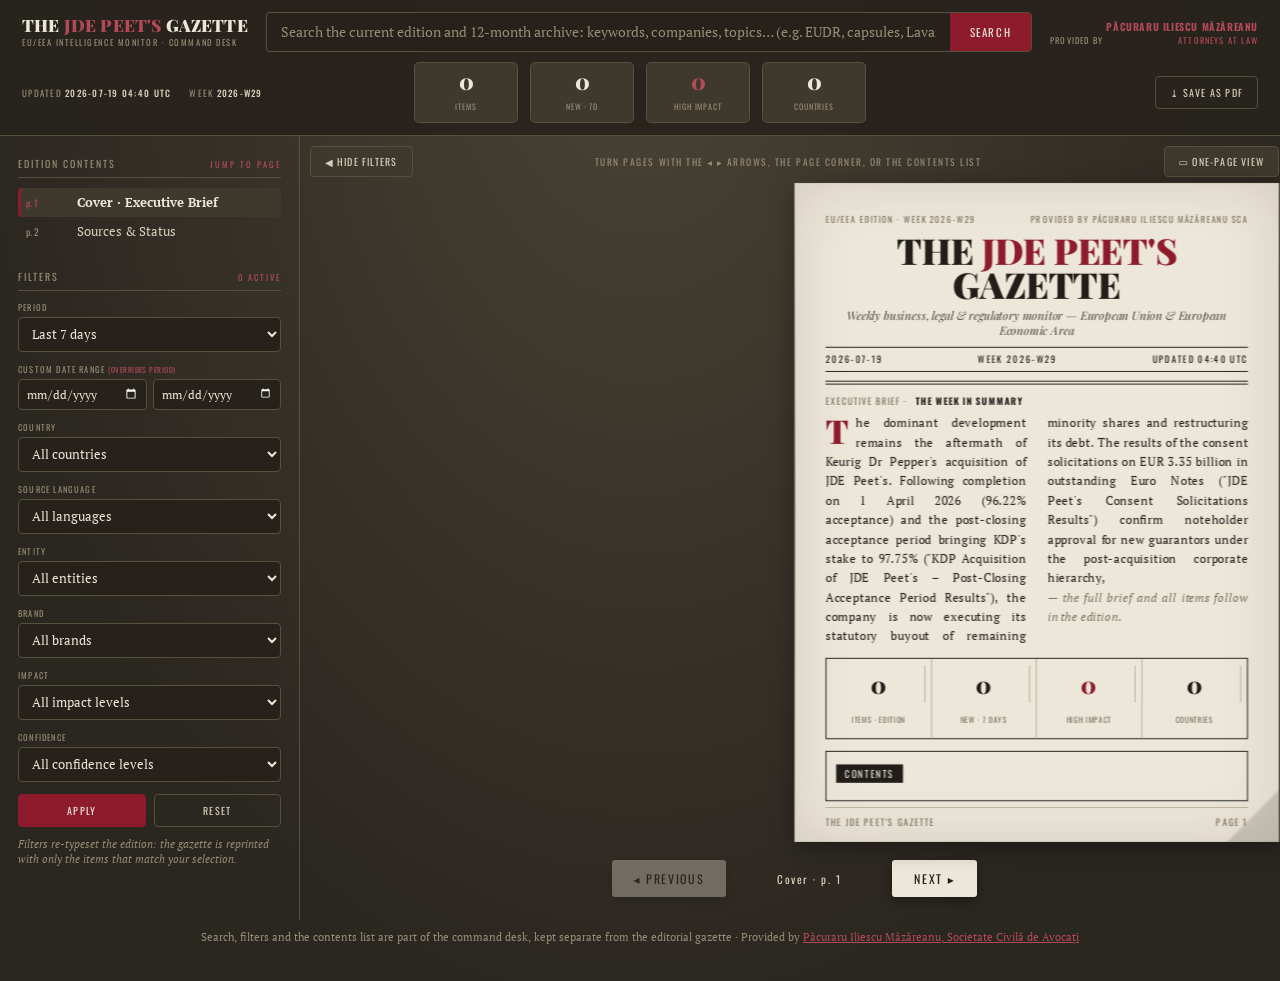
==== commit 15433f07: "Fix encoding corruption in index.html (restore diacritics); align asset versions Co-Authored-By: Cla" ====
--- a/docs/index.html
+++ b/docs/index.html
@@ -1,15 +1,15 @@
-﻿<!DOCTYPE html>
+<!DOCTYPE html>
 <html lang="en">
 <head>
 <meta charset="UTF-8">
 <meta name="viewport" content="width=device-width, initial-scale=1.0">
-<title>The JDE Peet's Gazette â€” EU/EEA Weekly Intelligence Monitor</title>
-<meta name="description" content="Weekly EU/EEA business, legal and regulatory intelligence for JDE Peet's, presented as a browsable gazette. Provided by PÄƒcuraru Iliescu MÄƒzÄƒreanu, Societate CivilÄƒ de AvocaÈ›i.">
-<link rel="icon" href="data:image/svg+xml,<svg xmlns='http://www.w3.org/2000/svg' viewBox='0 0 100 100'><text y='82' font-size='84'>ðŸ“°</text></svg>">
+<title>The JDE Peet's Gazette — EU/EEA Weekly Intelligence Monitor</title>
+<meta name="description" content="Weekly EU/EEA business, legal and regulatory intelligence for JDE Peet's, presented as a browsable gazette. Provided by Păcuraru Iliescu Măzăreanu, Societate Civilă de Avocați.">
+<link rel="icon" href="data:image/svg+xml,<svg xmlns='http://www.w3.org/2000/svg' viewBox='0 0 100 100'><text y='82' font-size='84'>📰</text></svg>">
 <link rel="preconnect" href="https://fonts.googleapis.com">
 <link rel="preconnect" href="https://fonts.gstatic.com" crossorigin>
 <link href="https://fonts.googleapis.com/css2?family=Playfair+Display:ital,wght@0,500;0,700;0,900;1,500&family=PT+Serif:ital,wght@0,400;0,700;1,400&family=Oswald:wght@400;500;600&display=swap" rel="stylesheet">
-<link rel="stylesheet" href="assets/style.css?v=16">
+<link rel="stylesheet" href="assets/style.css?v=18">
 </head>
 <body>
 
@@ -18,28 +18,28 @@
   <div class="chrome-main">
     <div class="chrome-brand">
       <b>THE <i>JDE PEET'S</i> GAZETTE</b>
-      <span>EU/EEA Intelligence Monitor Â· command desk</span>
+      <span>EU/EEA Intelligence Monitor · command desk</span>
     </div>
     <div class="chrome-search">
-      <input id="q" placeholder="Search the current edition and 12-month archive: keywords, companies, topicsâ€¦ (e.g. EUDR, capsules, Lavazza)">
+      <input id="q" placeholder="Search the current edition and 12-month archive: keywords, companies, topics… (e.g. EUDR, capsules, Lavazza)">
       <button id="btn-search" type="button">Search</button>
     </div>
     <div class="chrome-provider">
       <span>Provided by</span>
-      <a href="https://www.pimasociates.ro/" target="_blank" rel="noopener"><b>PÄƒcuraru Iliescu MÄƒzÄƒreanu</b><br>Attorneys at Law</a>
+      <a href="https://www.pimasociates.ro/" target="_blank" rel="noopener"><b>Păcuraru Iliescu Măzăreanu</b><br>Attorneys at Law</a>
     </div>
   </div>
   <div class="chrome-sub">
     <div class="chrome-meta" id="chrome-meta"></div>
     <div class="chrome-stats" id="chrome-stats"></div>
     <div class="chrome-actions">
-      <button id="btn-pdf" type="button" title="Generate a PDF of the current filtered edition">â¤“ Save as PDF</button>
+      <button id="btn-pdf" type="button" title="Generate a PDF of the current filtered edition">⤓ Save as PDF</button>
     </div>
   </div>
 </header>
 
 <div class="search-results" id="sr">
-  <button class="close" id="sr-close" type="button" aria-label="Close search results">âœ•</button>
+  <button class="close" id="sr-close" type="button" aria-label="Close search results">✕</button>
   <div class="sr-hd" id="sr-hd"></div>
   <ul id="sr-list"></ul>
 </div>
@@ -87,9 +87,9 @@
   <!-- ===== The browsable gazette ===== -->
   <div class="stage-wrap">
     <div class="stage-topbar">
-      <button id="toggle-side" class="toggle-side" type="button" aria-expanded="true">â—€ Hide filters</button>
-      <span class="hintline">Turn pages with the â—‚ â–¸ arrows, the page corner, or the contents list</span>
-      <button id="toggle-view" class="toggle-side" type="button">â–­ One-page view</button>
+      <button id="toggle-side" class="toggle-side" type="button" aria-expanded="true">◀ Hide filters</button>
+      <span class="hintline">Turn pages with the ◂ ▸ arrows, the page corner, or the contents list</span>
+      <button id="toggle-view" class="toggle-side" type="button">▭ One-page view</button>
     </div>
     <div class="stage">
       <div class="scaler" id="scaler">
@@ -103,9 +103,9 @@
       </div>
     </div>
     <div class="pager">
-      <button id="prev" type="button">â—‚ Previous</button>
+      <button id="prev" type="button">◂ Previous</button>
       <span class="pos" id="pos">Cover</span>
-      <button id="next" type="button">Next â–¸</button>
+      <button id="next" type="button">Next ▸</button>
     </div>
   </div>
 </div>
@@ -113,8 +113,8 @@
 <div id="print-view" aria-hidden="true"></div>
 
 <div class="chrome-foot">
-  Search, filters and the contents list are part of the command desk, kept separate from the editorial gazette Â·
-  Provided by <a href="https://www.pimasociates.ro/" target="_blank" rel="noopener">PÄƒcuraru Iliescu MÄƒzÄƒreanu, Societate CivilÄƒ de AvocaÈ›i</a>
+  Search, filters and the contents list are part of the command desk, kept separate from the editorial gazette ·
+  Provided by <a href="https://www.pimasociates.ro/" target="_blank" rel="noopener">Păcuraru Iliescu Măzăreanu, Societate Civilă de Avocați</a>
 </div>
 
 <script src="assets/app.js?v=18"></script>
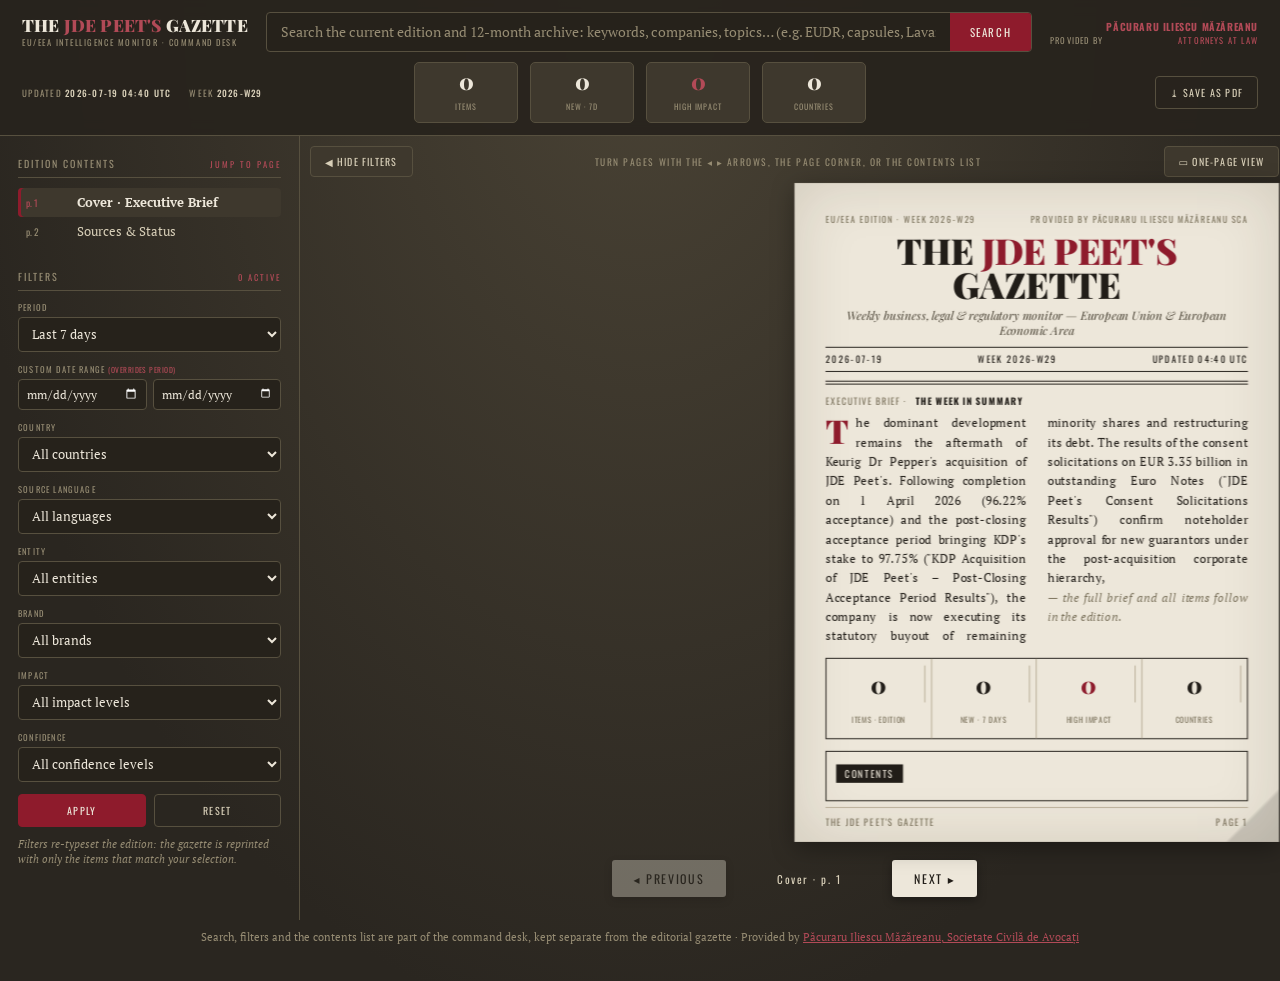
==== commit a979c474: "Mobile layout: compact header, 2x2 stat grid, sidebar collapsed + one-page mode by default on phones" ====
--- a/docs/index.html
+++ b/docs/index.html
@@ -9,7 +9,7 @@
 <link rel="preconnect" href="https://fonts.googleapis.com">
 <link rel="preconnect" href="https://fonts.gstatic.com" crossorigin>
 <link href="https://fonts.googleapis.com/css2?family=Playfair+Display:ital,wght@0,500;0,700;0,900;1,500&family=PT+Serif:ital,wght@0,400;0,700;1,400&family=Oswald:wght@400;500;600&display=swap" rel="stylesheet">
-<link rel="stylesheet" href="assets/style.css?v=18">
+<link rel="stylesheet" href="assets/style.css?v=19">
 </head>
 <body>
 
@@ -117,6 +117,6 @@
   Provided by <a href="https://www.pimasociates.ro/" target="_blank" rel="noopener">Păcuraru Iliescu Măzăreanu, Societate Civilă de Avocați</a>
 </div>
 
-<script src="assets/app.js?v=18"></script>
+<script src="assets/app.js?v=21"></script>
 </body>
 </html>
--- a/docs/assets/style.css
+++ b/docs/assets/style.css
@@ -228,6 +228,31 @@
 .chrome-foot b{color:var(--desk-txt)}
 .chrome-foot a{color:var(--red-lt)}
 @media (prefers-reduced-motion: reduce){.sheet{transition:none}}
+
+/* ===== Phone layout (≤700px) — compact command desk, gazette first ===== */
+@media(max-width:700px){
+  .chrome-top{padding:9px 12px}
+  .chrome-main{gap:8px}
+  .chrome-brand b{font-size:15px}
+  .chrome-search{flex:1 1 100%;order:3;min-width:0}
+  .chrome-search input{font-size:13px;padding:9px 11px}
+  .chrome-provider{order:2;margin-left:auto}
+  .chrome-sub{grid-template-columns:1fr;gap:8px;margin-top:8px}
+  .chrome-meta{justify-content:center;gap:10px}
+  .chrome-stats{display:grid;grid-template-columns:1fr 1fr;gap:8px;justify-self:stretch}
+  .stat-chip{min-width:0;padding:6px 8px}
+  .stat-chip b{font-size:18px}
+  .chrome-actions{justify-self:center}
+  .search-results{margin:8px 12px 0}
+  .hintline{display:none}
+  .stage-topbar{justify-content:space-between}
+  .stage-wrap{padding:8px 6px 6px}
+  .side{padding:14px 14px 18px}
+  .pager{gap:10px;padding:8px 0 14px}
+  .pager button{padding:8px 13px;font-size:11px}
+  .pager .pos{min-width:0;font-size:10px}
+  .chrome-foot{padding:6px 14px 20px}
+}
 
 /* ===== Print / Save-as-PDF view (hidden on screen) ===== */
 #print-view{display:none}
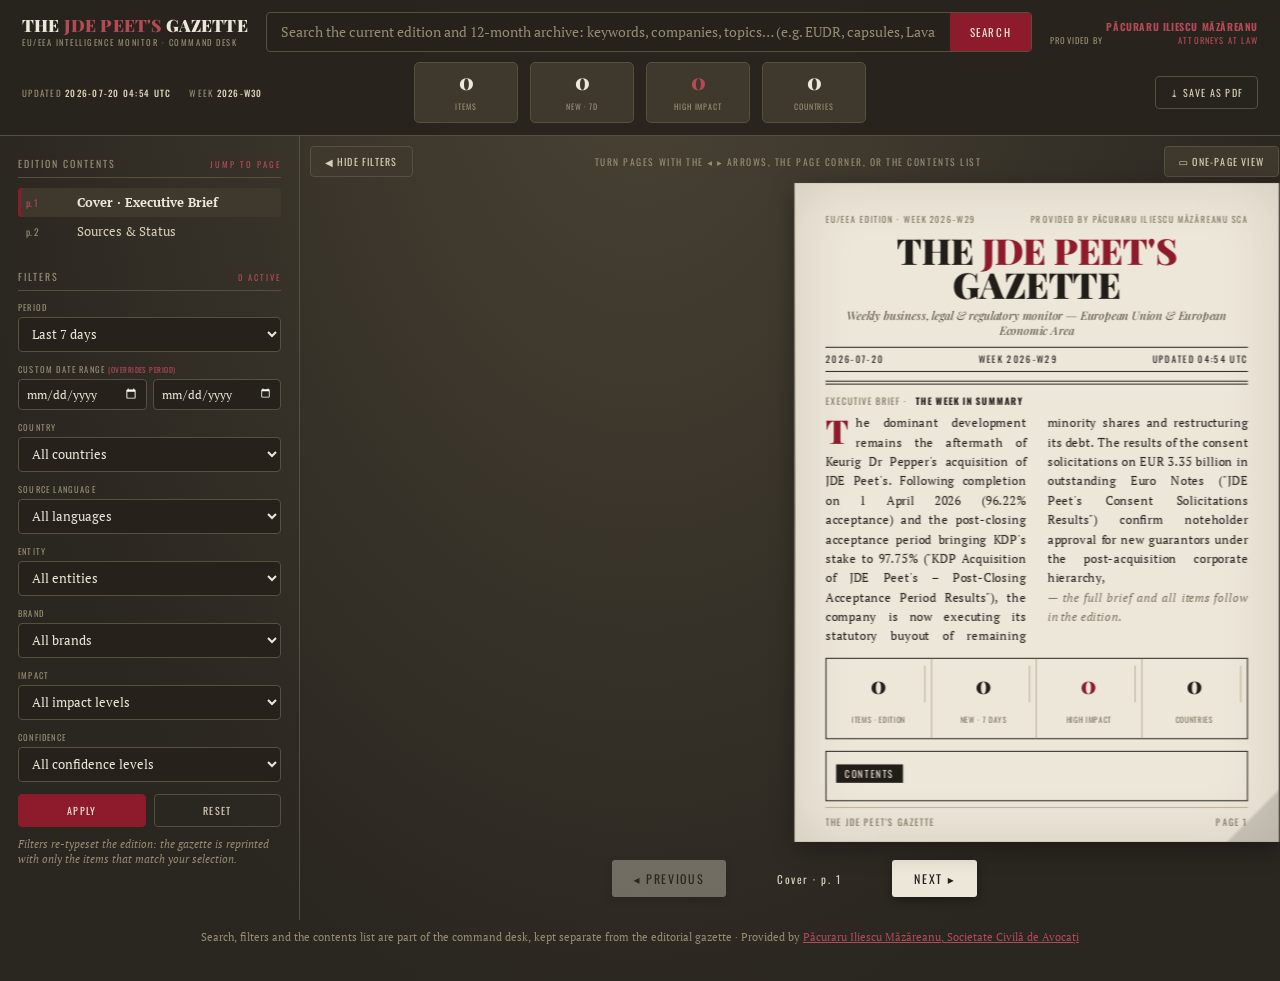
==== commit a03b0ea8: "React to zoom/resize breakpoint crossings: auto-collapse sidebar so the gazette stays visible; min-h" ====
--- a/docs/index.html
+++ b/docs/index.html
@@ -117,6 +117,6 @@
   Provided by <a href="https://www.pimasociates.ro/" target="_blank" rel="noopener">Păcuraru Iliescu Măzăreanu, Societate Civilă de Avocați</a>
 </div>
 
-<script src="assets/app.js?v=21"></script>
+<script src="assets/app.js?v=23"></script>
 </body>
 </html>
